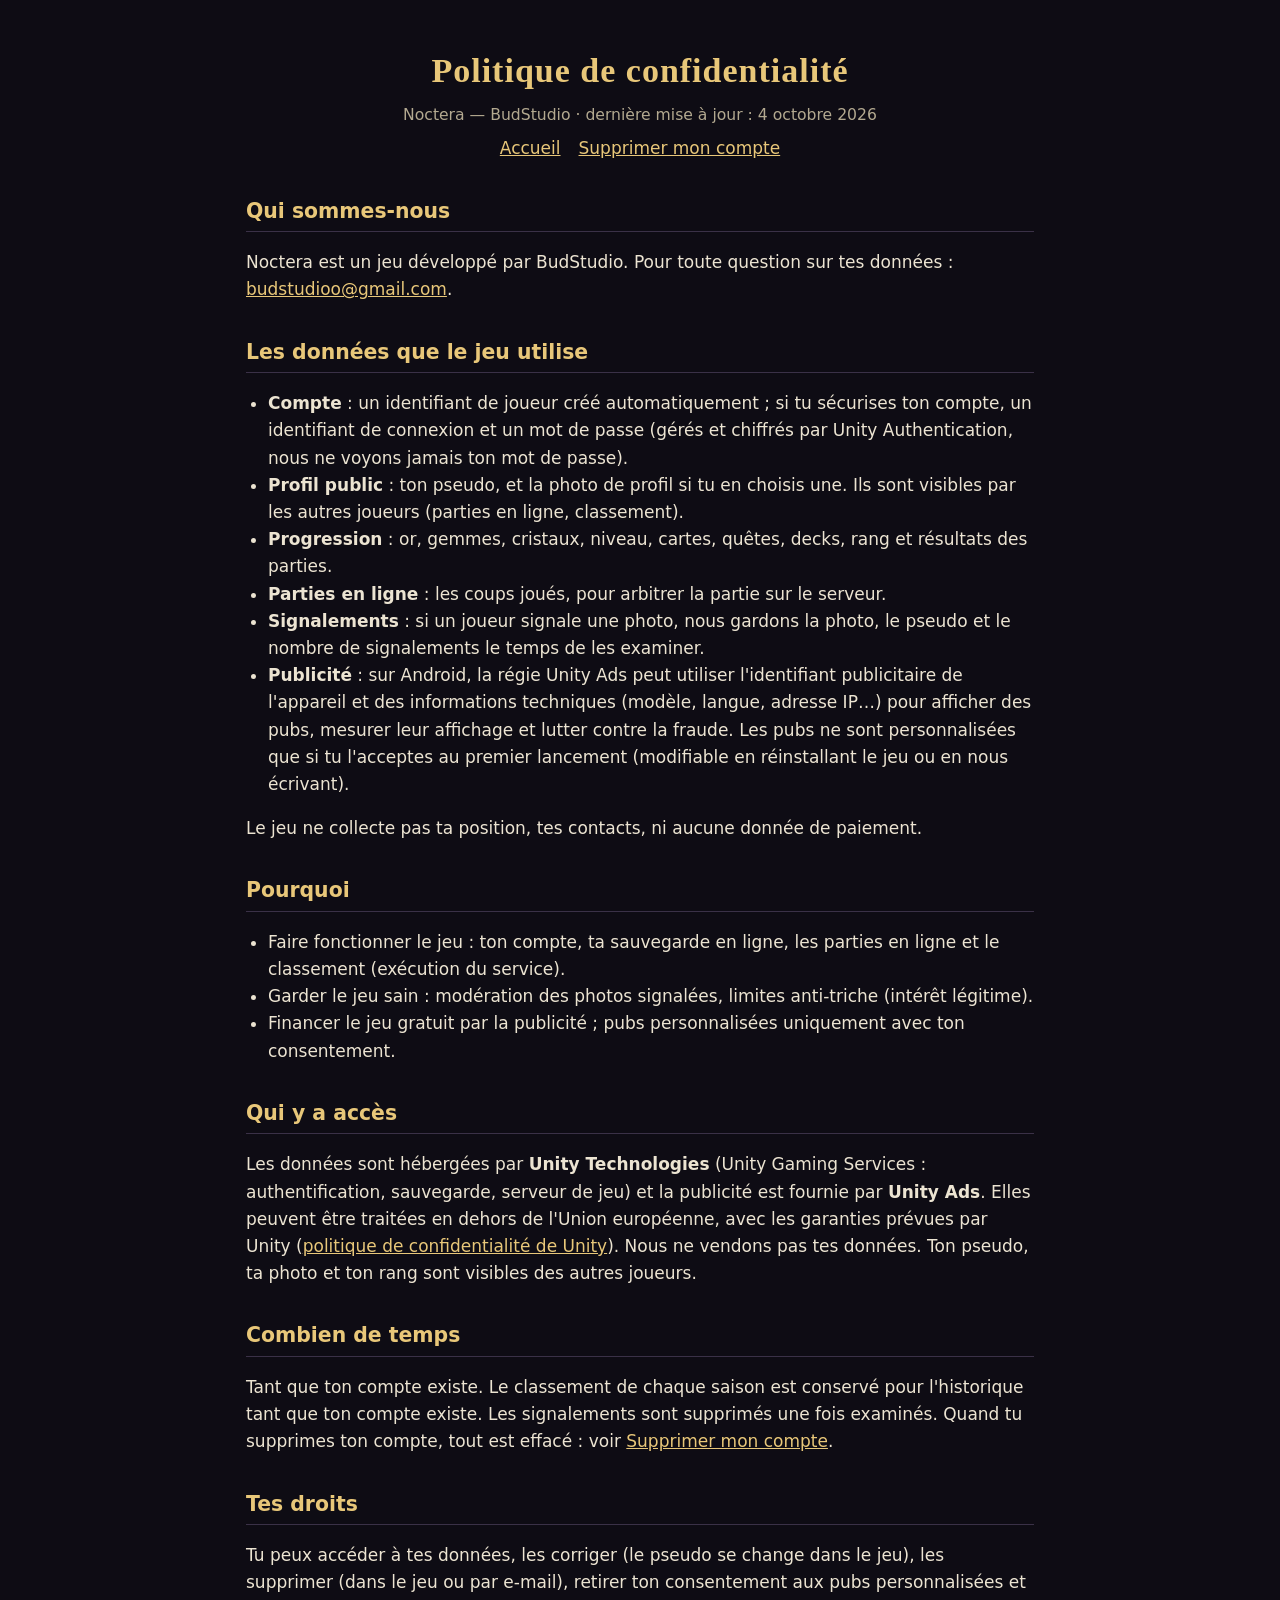
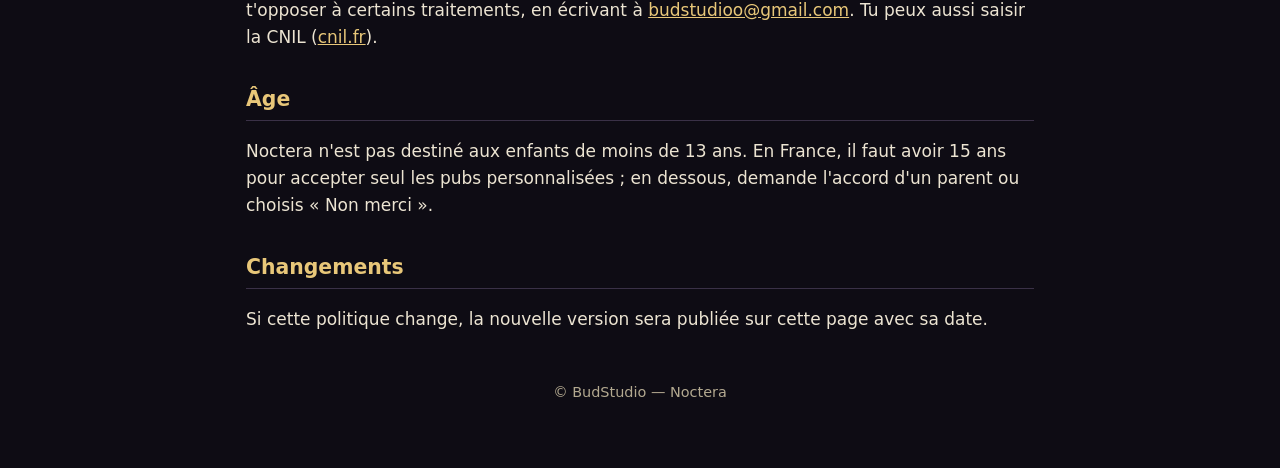
==== confidentialite.html @ d75914bf "Noctera: home, privacy policy, account deletion" ====
<!DOCTYPE html>
<html lang="fr">
<head>
  <meta charset="utf-8">
  <meta name="viewport" content="width=device-width, initial-scale=1">
  <title>Politique de confidentialité — Noctera</title>
  <link rel="stylesheet" href="style.css">
</head>
<body>
<main>
  <header>
    <h1>Politique de confidentialité</h1>
    <div class="muted">Noctera — BudStudio · dernière mise à jour : 4 octobre 2026</div>
    <nav><a href="index.html">Accueil</a><a href="suppression-compte.html">Supprimer mon compte</a></nav>
  </header>

  <h2>Qui sommes-nous</h2>
  <p>Noctera est un jeu développé par BudStudio. Pour toute question sur tes données :
    <a href="mailto:budstudioo@gmail.com">budstudioo@gmail.com</a>.</p>

  <h2>Les données que le jeu utilise</h2>
  <ul>
    <li><strong>Compte</strong> : un identifiant de joueur créé automatiquement ; si tu sécurises ton compte, un identifiant de
      connexion et un mot de passe (gérés et chiffrés par Unity Authentication, nous ne voyons jamais ton mot de passe).</li>
    <li><strong>Profil public</strong> : ton pseudo, et la photo de profil si tu en choisis une. Ils sont visibles par les
      autres joueurs (parties en ligne, classement).</li>
    <li><strong>Progression</strong> : or, gemmes, cristaux, niveau, cartes, quêtes, decks, rang et résultats des parties.</li>
    <li><strong>Parties en ligne</strong> : les coups joués, pour arbitrer la partie sur le serveur.</li>
    <li><strong>Signalements</strong> : si un joueur signale une photo, nous gardons la photo, le pseudo et le nombre de
      signalements le temps de les examiner.</li>
    <li><strong>Publicité</strong> : sur Android, la régie Unity Ads peut utiliser l'identifiant publicitaire de l'appareil et
      des informations techniques (modèle, langue, adresse IP…) pour afficher des pubs, mesurer leur affichage et lutter contre la fraude.
      Les pubs ne sont personnalisées que si tu l'acceptes au premier lancement (modifiable en réinstallant le jeu ou en nous écrivant).</li>
  </ul>
  <p>Le jeu ne collecte pas ta position, tes contacts, ni aucune donnée de paiement.</p>

  <h2>Pourquoi</h2>
  <ul>
    <li>Faire fonctionner le jeu : ton compte, ta sauvegarde en ligne, les parties en ligne et le classement (exécution du service).</li>
    <li>Garder le jeu sain : modération des photos signalées, limites anti-triche (intérêt légitime).</li>
    <li>Financer le jeu gratuit par la publicité ; pubs personnalisées uniquement avec ton consentement.</li>
  </ul>

  <h2>Qui y a accès</h2>
  <p>Les données sont hébergées par <strong>Unity Technologies</strong> (Unity Gaming Services : authentification, sauvegarde,
    serveur de jeu) et la publicité est fournie par <strong>Unity Ads</strong>. Elles peuvent être traitées en dehors de l'Union
    européenne, avec les garanties prévues par Unity
    (<a href="https://unity.com/legal/game-player-and-app-user-privacy-policy">politique de confidentialité de Unity</a>).
    Nous ne vendons pas tes données. Ton pseudo, ta photo et ton rang sont visibles des autres joueurs.</p>

  <h2>Combien de temps</h2>
  <p>Tant que ton compte existe. Le classement de chaque saison est conservé pour l'historique tant que ton compte existe.
    Les signalements sont supprimés une fois examinés. Quand tu supprimes ton compte, tout est effacé :
    voir <a href="suppression-compte.html">Supprimer mon compte</a>.</p>

  <h2>Tes droits</h2>
  <p>Tu peux accéder à tes données, les corriger (le pseudo se change dans le jeu), les supprimer (dans le jeu ou par e-mail),
    retirer ton consentement aux pubs personnalisées et t'opposer à certains traitements, en écrivant à
    <a href="mailto:budstudioo@gmail.com">budstudioo@gmail.com</a>. Tu peux aussi saisir la CNIL (<a href="https://www.cnil.fr">cnil.fr</a>).</p>

  <h2>Âge</h2>
  <p>Noctera n'est pas destiné aux enfants de moins de 13 ans. En France, il faut avoir 15 ans pour accepter seul les pubs
    personnalisées ; en dessous, demande l'accord d'un parent ou choisis « Non merci ».</p>

  <h2>Changements</h2>
  <p>Si cette politique change, la nouvelle version sera publiée sur cette page avec sa date.</p>

  <footer>© BudStudio — Noctera</footer>
</main>
</body>
</html>
---- style.css ----
:root { --bg: #0e0c14; --panel: #17141f; --text: #ece4d2; --muted: #b3a990; --gold: #e8c779; --line: #3a3147; }
* { box-sizing: border-box; }
body { margin: 0; background: var(--bg); color: var(--text); font: 17px/1.6 system-ui, -apple-system, "Segoe UI", Roboto, sans-serif; }
main { max-width: 820px; margin: 0 auto; padding: 32px 16px 64px; }
header { text-align: center; margin-bottom: 28px; }
header img { width: 120px; height: 120px; border-radius: 16px; }
h1 { color: var(--gold); font-family: Georgia, serif; letter-spacing: 1px; margin: 12px 0 4px; }
h2 { color: var(--gold); font-size: 1.2em; margin-top: 32px; border-bottom: 1px solid var(--line); padding-bottom: 4px; }
a { color: var(--gold); }
.card { background: var(--panel); border: 1px solid var(--line); border-radius: 12px; padding: 18px 20px; margin: 16px 0; }
.muted { color: var(--muted); font-size: .92em; }
nav { display: flex; gap: 18px; justify-content: center; flex-wrap: wrap; margin-top: 8px; }
ul { padding-left: 22px; }
footer { text-align: center; color: var(--muted); font-size: .85em; margin-top: 48px; }
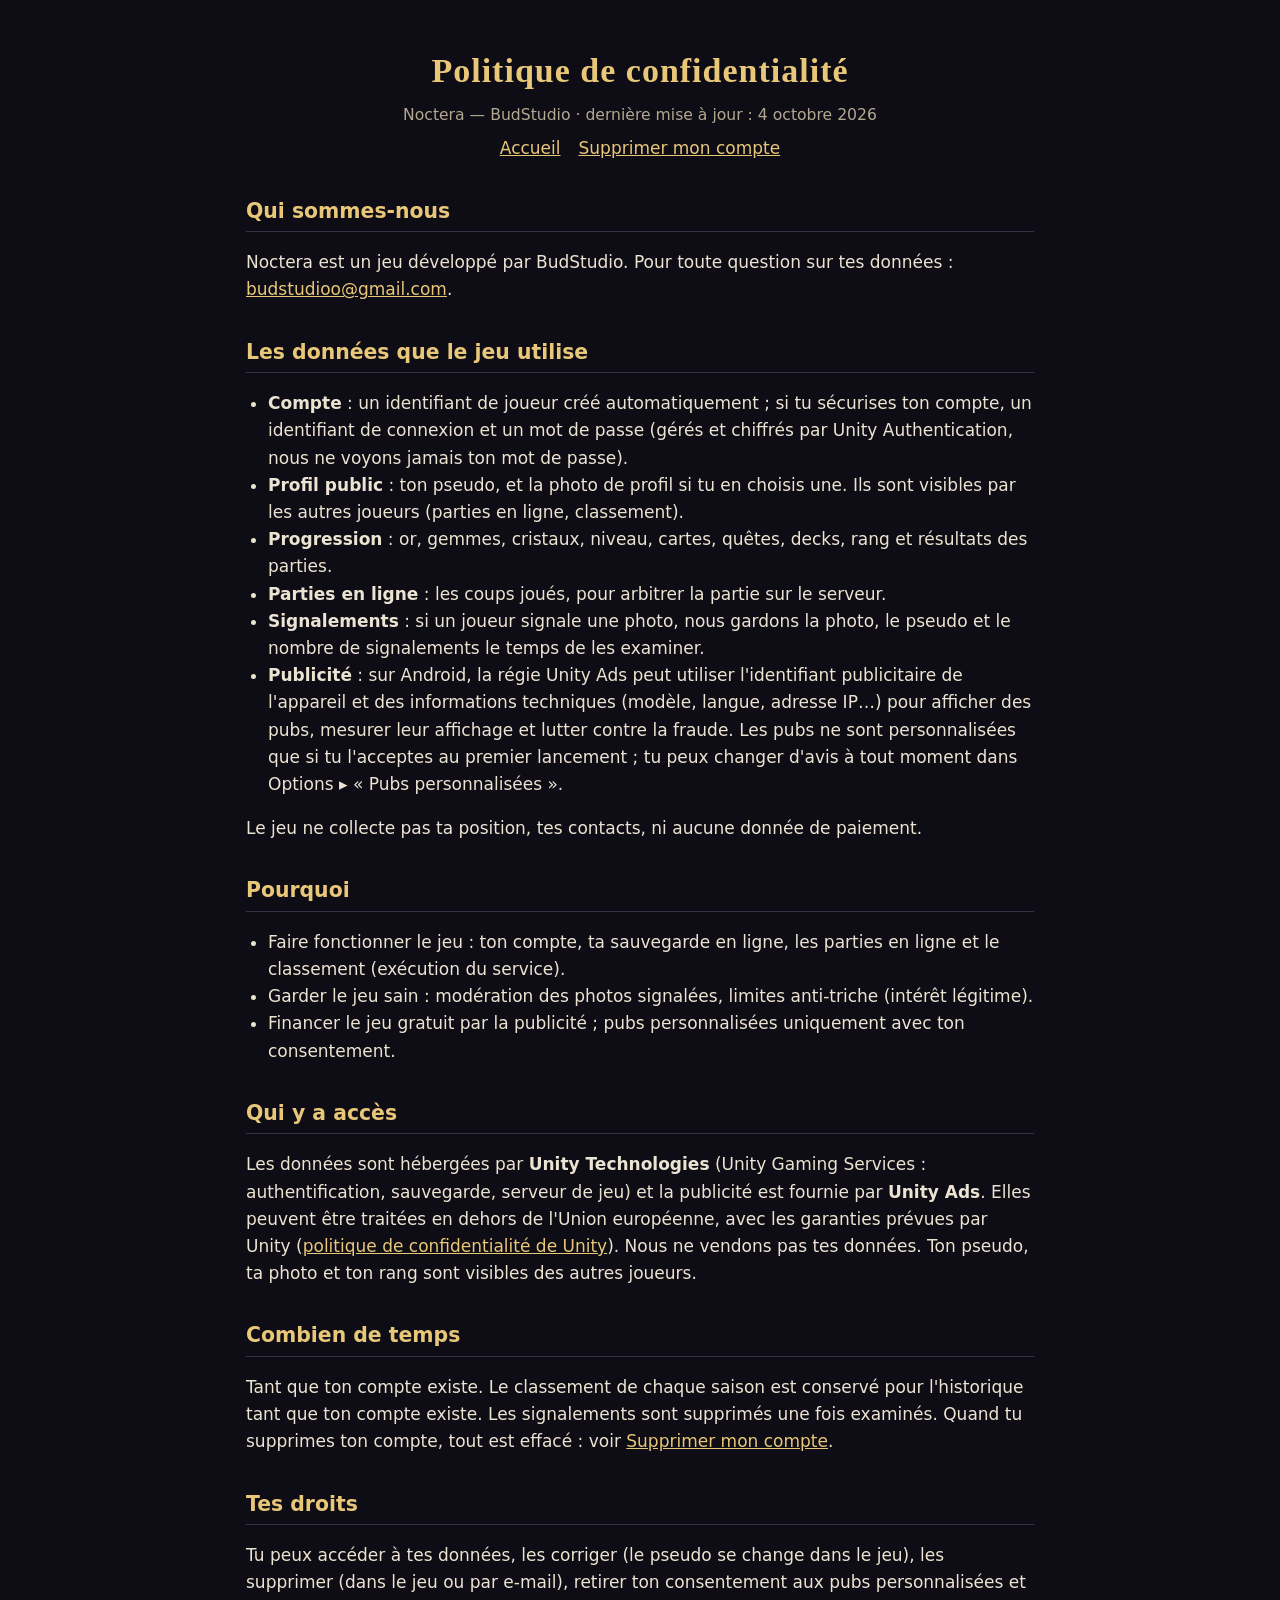
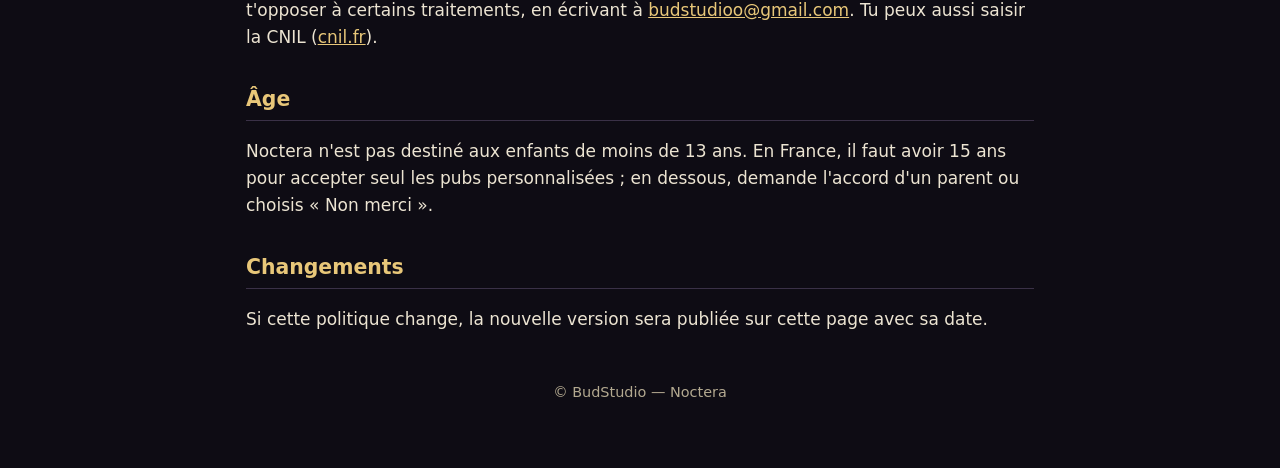
==== commit db4f900c: "Ads consent can be changed in Options" ====
--- a/confidentialite.html
+++ b/confidentialite.html
@@ -30,7 +30,7 @@
       signalements le temps de les examiner.</li>
     <li><strong>Publicité</strong> : sur Android, la régie Unity Ads peut utiliser l'identifiant publicitaire de l'appareil et
       des informations techniques (modèle, langue, adresse IP…) pour afficher des pubs, mesurer leur affichage et lutter contre la fraude.
-      Les pubs ne sont personnalisées que si tu l'acceptes au premier lancement (modifiable en réinstallant le jeu ou en nous écrivant).</li>
+      Les pubs ne sont personnalisées que si tu l'acceptes au premier lancement ; tu peux changer d'avis à tout moment dans Options ▸ « Pubs personnalisées ».</li>
   </ul>
   <p>Le jeu ne collecte pas ta position, tes contacts, ni aucune donnée de paiement.</p>
 
